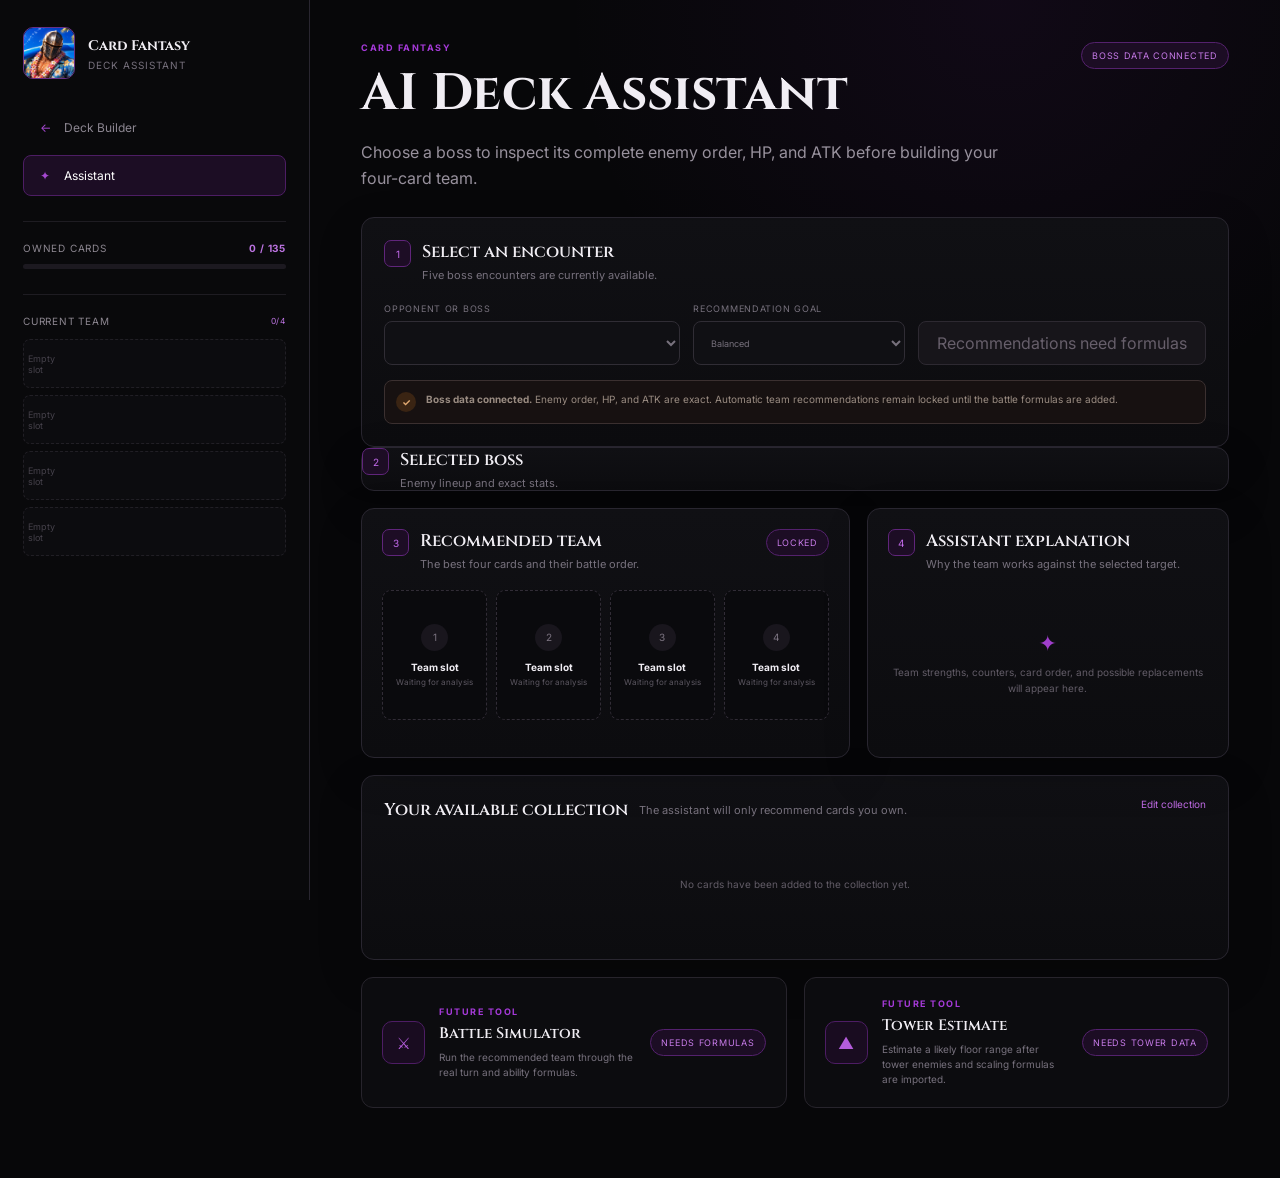
==== assistant.html @ cf828782 "Add boss encounter selector to Deck Assistant" ====
<!DOCTYPE html>
<html lang="en">
<head>
  <meta charset="UTF-8">
  <meta name="viewport" content="width=device-width, initial-scale=1.0">
  <title>CF Deck Assistant</title>
  <meta name="description" content="Card Fantasy team recommendation and battle-planning interface.">
  <link rel="preconnect" href="https://fonts.googleapis.com">
  <link rel="preconnect" href="https://fonts.gstatic.com" crossorigin>
  <link href="https://fonts.googleapis.com/css2?family=Cinzel:wght@500;600;700&family=Inter:wght@400;500;600;700&display=swap" rel="stylesheet">
  <link rel="stylesheet" href="assistant.css?v=2">
</head>
<body>
  <div class="assistant-shell">
    <aside class="assistant-sidebar">
      <a class="assistant-brand" href="index.html">
        <img src="assets/cf-brand-icon.png?v=1" alt="">
        <span><strong>Card Fantasy</strong><small>Deck Assistant</small></span>
      </a>

      <nav class="assistant-nav" aria-label="Deck assistant navigation">
        <a href="index.html"><span>←</span> Deck Builder</a>
        <a class="is-active" href="assistant.html"><span>✦</span> Assistant</a>
      </nav>

      <section class="assistant-collection">
        <div><span>Owned cards</span><strong id="assistantOwnedCount">0 / 135</strong></div>
        <div class="assistant-progress"><span id="assistantOwnedProgress"></span></div>
      </section>

      <section class="assistant-current-team">
        <div class="side-heading"><span>Current team</span><small id="assistantTeamCount">0/4</small></div>
        <div id="assistantCurrentTeam"></div>
      </section>
    </aside>

    <main class="assistant-main">
      <header class="assistant-hero">
        <div>
          <p class="eyebrow">Card Fantasy</p>
          <h1>AI Deck Assistant</h1>
          <p>Choose a boss to inspect its complete enemy order, HP, and ATK before building your four-card team.</p>
        </div>
        <span class="phase-badge">Boss data connected</span>
      </header>

      <section class="assistant-setup panel">
        <div class="panel-heading">
          <div><span class="step-number">1</span><div><h2>Select an encounter</h2><p>Five boss encounters are currently available.</p></div></div>
        </div>

        <div class="assistant-fields">
          <label>
            <span>Opponent or boss</span>
            <select id="assistantTarget" aria-label="Choose a boss"></select>
          </label>
          <label>
            <span>Recommendation goal</span>
            <select id="assistantGoal">
              <option value="balanced">Balanced</option>
              <option value="survival">Maximum survival</option>
              <option value="damage">Maximum damage</option>
              <option value="counter">Counter the opponent</option>
            </select>
          </label>
          <button id="assistantAnalyze" type="button" disabled>Recommendations need formulas</button>
        </div>

        <div class="data-notice is-connected">
          <span>✓</span>
          <p><strong>Boss data connected.</strong> Enemy order, HP, and ATK are exact. Automatic team recommendations remain locked until the battle formulas are added.</p>
        </div>
      </section>

      <section class="boss-preview panel">
        <div class="panel-heading">
          <div><span class="step-number">2</span><div><h2 id="bossPreviewName">Selected boss</h2><p id="bossPreviewSummary">Enemy lineup and exact stats.</p></div></div>
          <span class="encounter-total" id="bossEncounterTotal"></span>
        </div>
        <div class="boss-stage-list" id="bossStageList"></div>
      </section>

      <section class="recommendation-grid">
        <article class="panel recommendation-panel">
          <div class="panel-heading">
            <div><span class="step-number">3</span><div><h2>Recommended team</h2><p>The best four cards and their battle order.</p></div></div>
            <span class="locked-label">Locked</span>
          </div>
          <div class="recommended-slots">
            <div><span>1</span><strong>Team slot</strong><small>Waiting for analysis</small></div>
            <div><span>2</span><strong>Team slot</strong><small>Waiting for analysis</small></div>
            <div><span>3</span><strong>Team slot</strong><small>Waiting for analysis</small></div>
            <div><span>4</span><strong>Team slot</strong><small>Waiting for analysis</small></div>
          </div>
        </article>

        <article class="panel explanation-panel">
          <div class="panel-heading"><div><span class="step-number">4</span><div><h2>Assistant explanation</h2><p>Why the team works against the selected target.</p></div></div></div>
          <div class="empty-explanation">
            <span>✦</span>
            <p>Team strengths, counters, card order, and possible replacements will appear here.</p>
          </div>
        </article>
      </section>

      <section class="owned-preview panel">
        <div class="panel-heading">
          <div><h2>Your available collection</h2><p>The assistant will only recommend cards you own.</p></div>
          <a href="index.html">Edit collection</a>
        </div>
        <div class="owned-strip" id="assistantOwnedStrip"></div>
      </section>

      <section class="future-tools">
        <article class="future-card">
          <span class="future-icon">⚔</span>
          <div><p class="eyebrow">Future tool</p><h2>Battle Simulator</h2><p>Run the recommended team through the real turn and ability formulas.</p></div>
          <span class="locked-label">Needs formulas</span>
        </article>
        <article class="future-card">
          <span class="future-icon">▲</span>
          <div><p class="eyebrow">Future tool</p><h2>Tower Estimate</h2><p>Estimate a likely floor range after tower enemies and scaling formulas are imported.</p></div>
          <span class="locked-label">Needs tower data</span>
        </article>
      </section>
    </main>
  </div>

  <script src="assistant.js?v=2"></script>
</body>
</html>
---- assistant.css ----
:root{--bg:#070709;--panel:#0e0e12;--panel-2:#131318;--line:#292630;--text:#f0edf3;--muted:#87818c;--purple:#932bd0;--purple-soft:#2b1038;--sidebar:310px}
*{box-sizing:border-box}body{margin:0;min-height:100vh;color:var(--text);background:radial-gradient(circle at 78% 0,rgba(115,30,158,.09),transparent 28%),var(--bg);font-family:Inter,system-ui,sans-serif}button,select{font:inherit;color:inherit}.assistant-shell{display:grid;grid-template-columns:var(--sidebar) minmax(0,1fr);min-height:100vh}
.assistant-sidebar{position:fixed;inset:0 auto 0 0;width:var(--sidebar);padding:27px 23px;border-right:1px solid var(--line);background:#09090b;overflow-y:auto}.assistant-brand{display:flex;align-items:center;gap:13px;color:inherit;text-decoration:none}.assistant-brand img{width:52px;height:52px;border:1px solid #673087;border-radius:10px;object-fit:cover}.assistant-brand strong{display:block;font:700 14px Cinzel,serif}.assistant-brand small{display:block;margin-top:4px;color:#77717d;font-size:10px;text-transform:uppercase;letter-spacing:.1em}
.assistant-nav{display:grid;gap:7px;margin-top:28px}.assistant-nav a{display:flex;align-items:center;gap:10px;padding:12px;border:1px solid transparent;border-radius:8px;color:#8c8691;text-decoration:none;font-size:12px}.assistant-nav a:hover,.assistant-nav a.is-active{color:#fff;border-color:#4d1d64;background:#1c0d24}.assistant-nav span{width:18px;text-align:center;color:#a648d2}
.assistant-collection,.assistant-current-team{margin-top:25px;padding-top:20px;border-top:1px solid #1e1c22}.assistant-collection>div:first-child,.side-heading{display:flex;justify-content:space-between;align-items:center;color:#8d8791;font-size:10px;text-transform:uppercase;letter-spacing:.08em}.assistant-collection strong,.side-heading small{color:#bd74e2}.assistant-progress{height:5px;margin-top:10px;border-radius:10px;background:#1c1920;overflow:hidden}.assistant-progress span{display:block;height:100%;width:0;background:linear-gradient(90deg,#7220a0,#c157f1);transition:width .25s}
#assistantCurrentTeam{display:grid;gap:7px;margin-top:12px}.assistant-team-slot{display:grid;grid-template-columns:40px 1fr;gap:9px;align-items:center;min-height:49px;padding:4px;border:1px solid #211f25;border-radius:7px;background:#0c0c0f}.assistant-team-slot img{width:40px;height:40px;border-radius:5px;object-fit:cover}.assistant-team-slot strong{display:block;overflow:hidden;text-overflow:ellipsis;white-space:nowrap;font-size:10px}.assistant-team-slot small{display:block;margin-top:3px;color:#6f6974;font-size:8px}.assistant-team-slot.is-empty{display:grid;place-items:center;color:#45414a;border-style:dashed;font-size:9px}
.assistant-main{grid-column:2;padding:42px clamp(24px,4vw,66px) 70px}.assistant-hero{display:flex;align-items:flex-start;justify-content:space-between;gap:25px;margin-bottom:26px}.eyebrow{margin:0 0 6px;color:#a53ad8;font-size:9px;font-weight:700;text-transform:uppercase;letter-spacing:.17em}.assistant-hero h1{margin:0;font:700 clamp(30px,4vw,54px) Cinzel,serif}.assistant-hero p:last-child{max-width:660px;margin:12px 0 0;color:#98919d;line-height:1.6}.phase-badge,.locked-label{padding:7px 10px;border:1px solid #54216d;border-radius:999px;color:#c77be9;background:#1c0d24;font-size:9px;text-transform:uppercase;letter-spacing:.08em;white-space:nowrap}
.panel{border:1px solid var(--line);border-radius:13px;background:linear-gradient(180deg,#101014,#0c0c0f);box-shadow:0 16px 45px rgba(0,0,0,.18)}.assistant-setup,.owned-preview{padding:22px}.panel-heading{display:flex;align-items:flex-start;justify-content:space-between;gap:15px}.panel-heading>div{display:flex;align-items:flex-start;gap:11px}.panel-heading h2{margin:0;font:600 17px Cinzel,serif}.panel-heading p{margin:5px 0 0;color:#77717d;font-size:11px}.step-number{display:grid;place-items:center;flex:0 0 auto;width:27px;height:27px;border:1px solid #60257b;border-radius:7px;color:#c46bec;background:#1d0d25;font-size:10px}
.assistant-fields{display:grid;grid-template-columns:1.4fr 1fr auto;gap:13px;align-items:end;margin-top:21px}.assistant-fields label{display:grid;gap:7px;color:#77717d;font-size:9px;text-transform:uppercase;letter-spacing:.08em}.assistant-fields select{height:44px;padding:0 13px;border:1px solid #302d35;border-radius:8px;background:#101014;outline:0}.assistant-fields select:disabled{color:#5d5862}.assistant-fields button{height:44px;padding:0 18px;border:1px solid #5d2477;border-radius:8px;background:#45105e}.assistant-fields button:disabled{cursor:not-allowed;color:#675f6b;border-color:#2d2931;background:#17151a}.data-notice{display:flex;align-items:flex-start;gap:10px;margin-top:15px;padding:11px;border:1px solid #3b3030;border-radius:8px;background:#171111}.data-notice>span{display:grid;place-items:center;width:20px;height:20px;border-radius:50%;color:#e2aa72;background:#3a2413;font-weight:700;font-size:10px}.data-notice p{margin:0;color:#9a8c82;font-size:10px;line-height:1.5}
.recommendation-grid{display:grid;grid-template-columns:1.35fr 1fr;gap:17px;margin-top:17px}.recommendation-panel,.explanation-panel{padding:20px}.recommended-slots{display:grid;grid-template-columns:repeat(4,1fr);gap:9px;margin-top:19px}.recommended-slots>div{min-height:130px;display:flex;flex-direction:column;align-items:center;justify-content:center;border:1px dashed #312c36;border-radius:9px;background:#0a0a0d;text-align:center}.recommended-slots>div>span{display:grid;place-items:center;width:27px;height:27px;border-radius:50%;color:#7d7582;background:#19161d;font-size:10px}.recommended-slots strong{margin-top:10px;font-size:10px}.recommended-slots small{margin-top:4px;color:#5d5862;font-size:8px}.empty-explanation{min-height:148px;display:grid;place-items:center;align-content:center;gap:9px;margin-top:18px;color:#625c67;text-align:center}.empty-explanation>span{color:#9f3ecb;font-size:22px}.empty-explanation p{max-width:330px;margin:0;font-size:10px;line-height:1.55}
.owned-preview{margin-top:17px}.owned-preview .panel-heading a{color:#bd69e2;text-decoration:none;font-size:10px}.owned-strip{display:flex;gap:9px;margin-top:17px;overflow-x:auto;padding-bottom:7px}.owned-card{flex:0 0 72px}.owned-card img{display:block;width:72px;height:92px;border:1px solid #302b34;border-radius:6px;object-fit:cover}.owned-card strong{display:block;margin-top:5px;overflow:hidden;text-overflow:ellipsis;white-space:nowrap;font-size:8px}.owned-card small{color:#77717d;font-size:8px}.owned-empty{display:grid;place-items:center;width:100%;min-height:92px;color:#625c67;font-size:10px}
.future-tools{display:grid;grid-template-columns:1fr 1fr;gap:17px;margin-top:17px}.future-card{display:grid;grid-template-columns:auto 1fr auto;gap:14px;align-items:center;padding:20px;border:1px solid #27242c;border-radius:12px;background:#0c0c0f}.future-icon{display:grid;place-items:center;width:43px;height:43px;border:1px solid #4d1d64;border-radius:10px;color:#b45cdb;background:#190c20}.future-card h2{margin:0;font:600 15px Cinzel,serif}.future-card p:last-child{margin:6px 0 0;color:#77717d;font-size:10px;line-height:1.5}
@media(max-width:1050px){:root{--sidebar:250px}.recommendation-grid,.future-tools{grid-template-columns:1fr}.recommended-slots{grid-template-columns:repeat(2,1fr)}.assistant-fields{grid-template-columns:1fr 1fr}.assistant-fields button{grid-column:1/-1}}
@media(max-width:700px){.assistant-shell{display:block}.assistant-sidebar{position:relative;width:100%;border-right:0;border-bottom:1px solid var(--line)}.assistant-current-team{display:none}.assistant-main{padding:25px 14px 45px}.assistant-hero{display:grid}.assistant-fields{grid-template-columns:1fr}.recommended-slots{grid-template-columns:1fr 1fr}.future-card{grid-template-columns:auto 1fr}.future-card .locked-label{grid-column:1/-1;justify-self:start}}
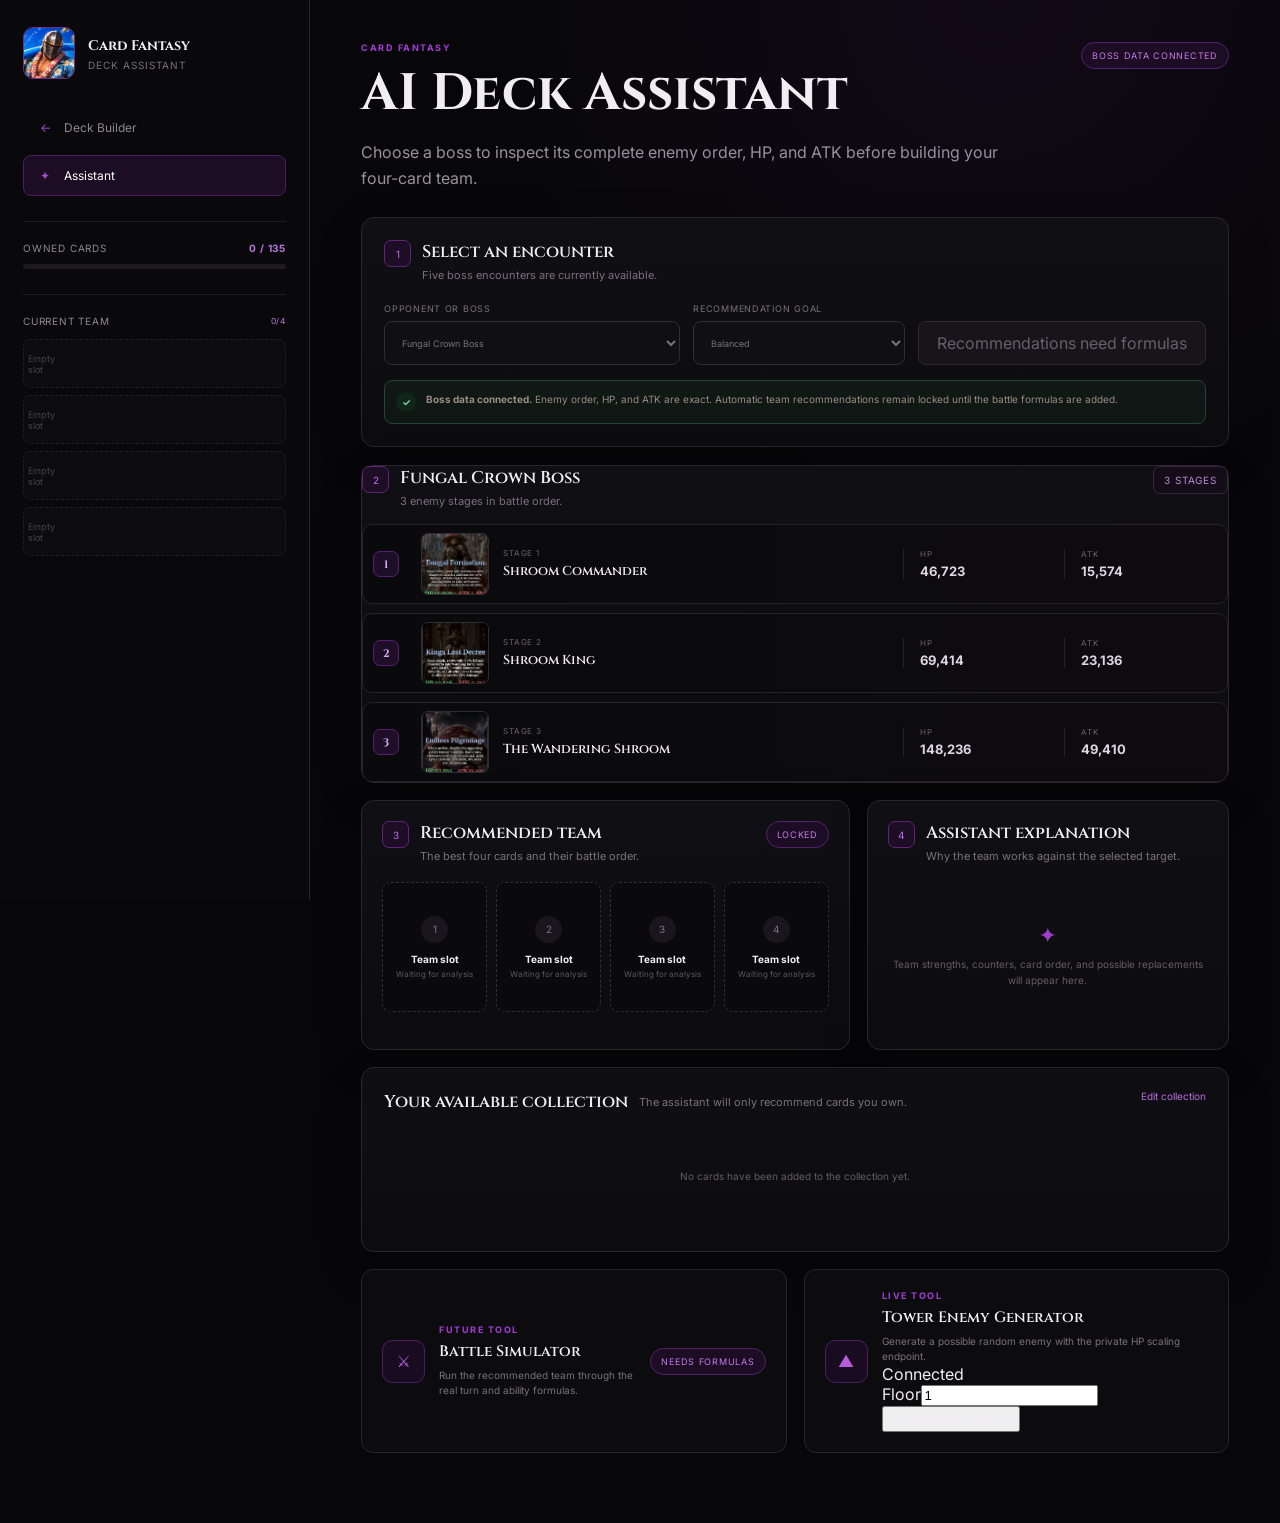
==== commit da7e5326: "Connect live tower enemy generator" ====
--- a/assistant.html
+++ b/assistant.html
@@ -8,7 +8,7 @@
   <link rel="preconnect" href="https://fonts.googleapis.com">
   <link rel="preconnect" href="https://fonts.gstatic.com" crossorigin>
   <link href="https://fonts.googleapis.com/css2?family=Cinzel:wght@500;600;700&family=Inter:wght@400;500;600;700&display=swap" rel="stylesheet">
-  <link rel="stylesheet" href="assistant.css?v=2">
+  <link rel="stylesheet" href="assistant.css?v=3">
 </head>
 <body>
   <div class="assistant-shell">
@@ -117,15 +117,30 @@
           <div><p class="eyebrow">Future tool</p><h2>Battle Simulator</h2><p>Run the recommended team through the real turn and ability formulas.</p></div>
           <span class="locked-label">Needs formulas</span>
         </article>
-        <article class="future-card">
+        <article class="future-card tower-tool is-live">
           <span class="future-icon">▲</span>
-          <div><p class="eyebrow">Future tool</p><h2>Tower Estimate</h2><p>Estimate a likely floor range after tower enemies and scaling formulas are imported.</p></div>
-          <span class="locked-label">Needs tower data</span>
+          <div class="tower-tool-content">
+            <div class="tower-tool-heading">
+              <div><p class="eyebrow">Live tool</p><h2>Tower Enemy Generator</h2><p>Generate a possible random enemy with the private HP scaling endpoint.</p></div>
+              <span class="live-label">Connected</span>
+            </div>
+            <div class="tower-controls">
+              <label for="towerFloor"><span>Floor</span><input id="towerFloor" type="number" min="1" step="1" value="1"></label>
+              <button id="towerGenerate" type="button">Generate enemy</button>
+            </div>
+            <div class="tower-result" id="towerResult" hidden>
+              <div class="tower-enemy-art"><img id="towerEnemyImage" alt=""></div>
+              <div class="tower-enemy-name"><small>Possible random enemy</small><strong id="towerEnemyName">Enemy</strong><span id="towerResultFloor">Floor 1</span></div>
+              <div class="tower-result-stat"><small>HP</small><strong id="towerEnemyHP">0</strong></div>
+              <div class="tower-result-stat"><small>ATK</small><strong id="towerEnemyATK">0</strong></div>
+            </div>
+            <p class="tower-error" id="towerError" hidden></p>
+          </div>
         </article>
       </section>
     </main>
   </div>
 
-  <script src="assistant.js?v=2"></script>
+  <script src="assistant.js?v=3"></script>
 </body>
 </html>
--- a/assistant.css
+++ b/assistant.css
@@ -12,3 +12,27 @@
 .future-tools{display:grid;grid-template-columns:1fr 1fr;gap:17px;margin-top:17px}.future-card{display:grid;grid-template-columns:auto 1fr auto;gap:14px;align-items:center;padding:20px;border:1px solid #27242c;border-radius:12px;background:#0c0c0f}.future-icon{display:grid;place-items:center;width:43px;height:43px;border:1px solid #4d1d64;border-radius:10px;color:#b45cdb;background:#190c20}.future-card h2{margin:0;font:600 15px Cinzel,serif}.future-card p:last-child{margin:6px 0 0;color:#77717d;font-size:10px;line-height:1.5}
 @media(max-width:1050px){:root{--sidebar:250px}.recommendation-grid,.future-tools{grid-template-columns:1fr}.recommended-slots{grid-template-columns:repeat(2,1fr)}.assistant-fields{grid-template-columns:1fr 1fr}.assistant-fields button{grid-column:1/-1}}
 @media(max-width:700px){.assistant-shell{display:block}.assistant-sidebar{position:relative;width:100%;border-right:0;border-bottom:1px solid var(--line)}.assistant-current-team{display:none}.assistant-main{padding:25px 14px 45px}.assistant-hero{display:grid}.assistant-fields{grid-template-columns:1fr}.recommended-slots{grid-template-columns:1fr 1fr}.future-card{grid-template-columns:auto 1fr}.future-card .locked-label{grid-column:1/-1;justify-self:start}}
+
+
+/* Exact boss encounter data */
+.data-notice.is-connected{border-color:#24452f;background:rgba(30,82,48,.16)}
+.data-notice.is-connected>span{color:#79d695;border-color:#326544;background:#102619}
+.boss-preview{margin-top:18px}
+.encounter-total{padding:7px 10px;border:1px solid #35283e;border-radius:7px;color:#b889d2;background:#140d18;font-size:10px;text-transform:uppercase;letter-spacing:.08em}
+.boss-stage-list{display:grid;gap:9px;margin-top:16px}
+.boss-stage{display:grid;grid-template-columns:34px 68px minmax(180px,1fr) minmax(105px,.38fr) minmax(105px,.38fr);align-items:center;gap:14px;min-height:78px;padding:8px 16px 8px 10px;border:1px solid #252229;border-radius:10px;background:linear-gradient(90deg,#0a0a0d,#0d0b10);transition:border-color .15s ease,transform .15s ease}
+.boss-stage:hover{transform:translateX(2px);border-color:#4b285d}
+.boss-order{display:grid;place-items:center;width:26px;height:26px;border:1px solid #55216f;border-radius:7px;color:#d9a7f1;background:#1e0e27;font:700 11px Cinzel,serif}
+.boss-stage-art{width:68px;height:62px;overflow:hidden;border:1px solid #302b34;border-radius:7px;background:#08080a}
+.boss-stage-art img{display:block;width:100%;height:100%;object-fit:cover}
+.boss-stage-fallback{display:grid;place-items:center;width:100%;height:100%;color:#72517f;font:700 13px Cinzel,serif}
+.boss-stage-name{display:grid;gap:4px;min-width:0}.boss-stage-name small,.boss-stat small{color:#68616d;font-size:8px;text-transform:uppercase;letter-spacing:.1em}
+.boss-stage-name strong{overflow:hidden;text-overflow:ellipsis;color:#eeeaf1;font:600 13px Cinzel,serif;white-space:nowrap}
+.boss-stat{display:grid;gap:4px;padding-left:16px;border-left:1px solid #242128}
+.boss-stat strong{color:#dcd7e0;font-size:13px}
+@media(max-width:800px){
+  .boss-stage{grid-template-columns:28px 54px minmax(0,1fr) auto;padding:8px;gap:9px}
+  .boss-stage-art{width:54px;height:54px}
+  .boss-stat{grid-column:3/5;display:flex;justify-content:space-between;padding:7px 0 0;border-left:0;border-top:1px solid #211e24}
+  .boss-stat+.boss-stat{grid-column:3/5;margin-top:-9px;border-top:0}
+}
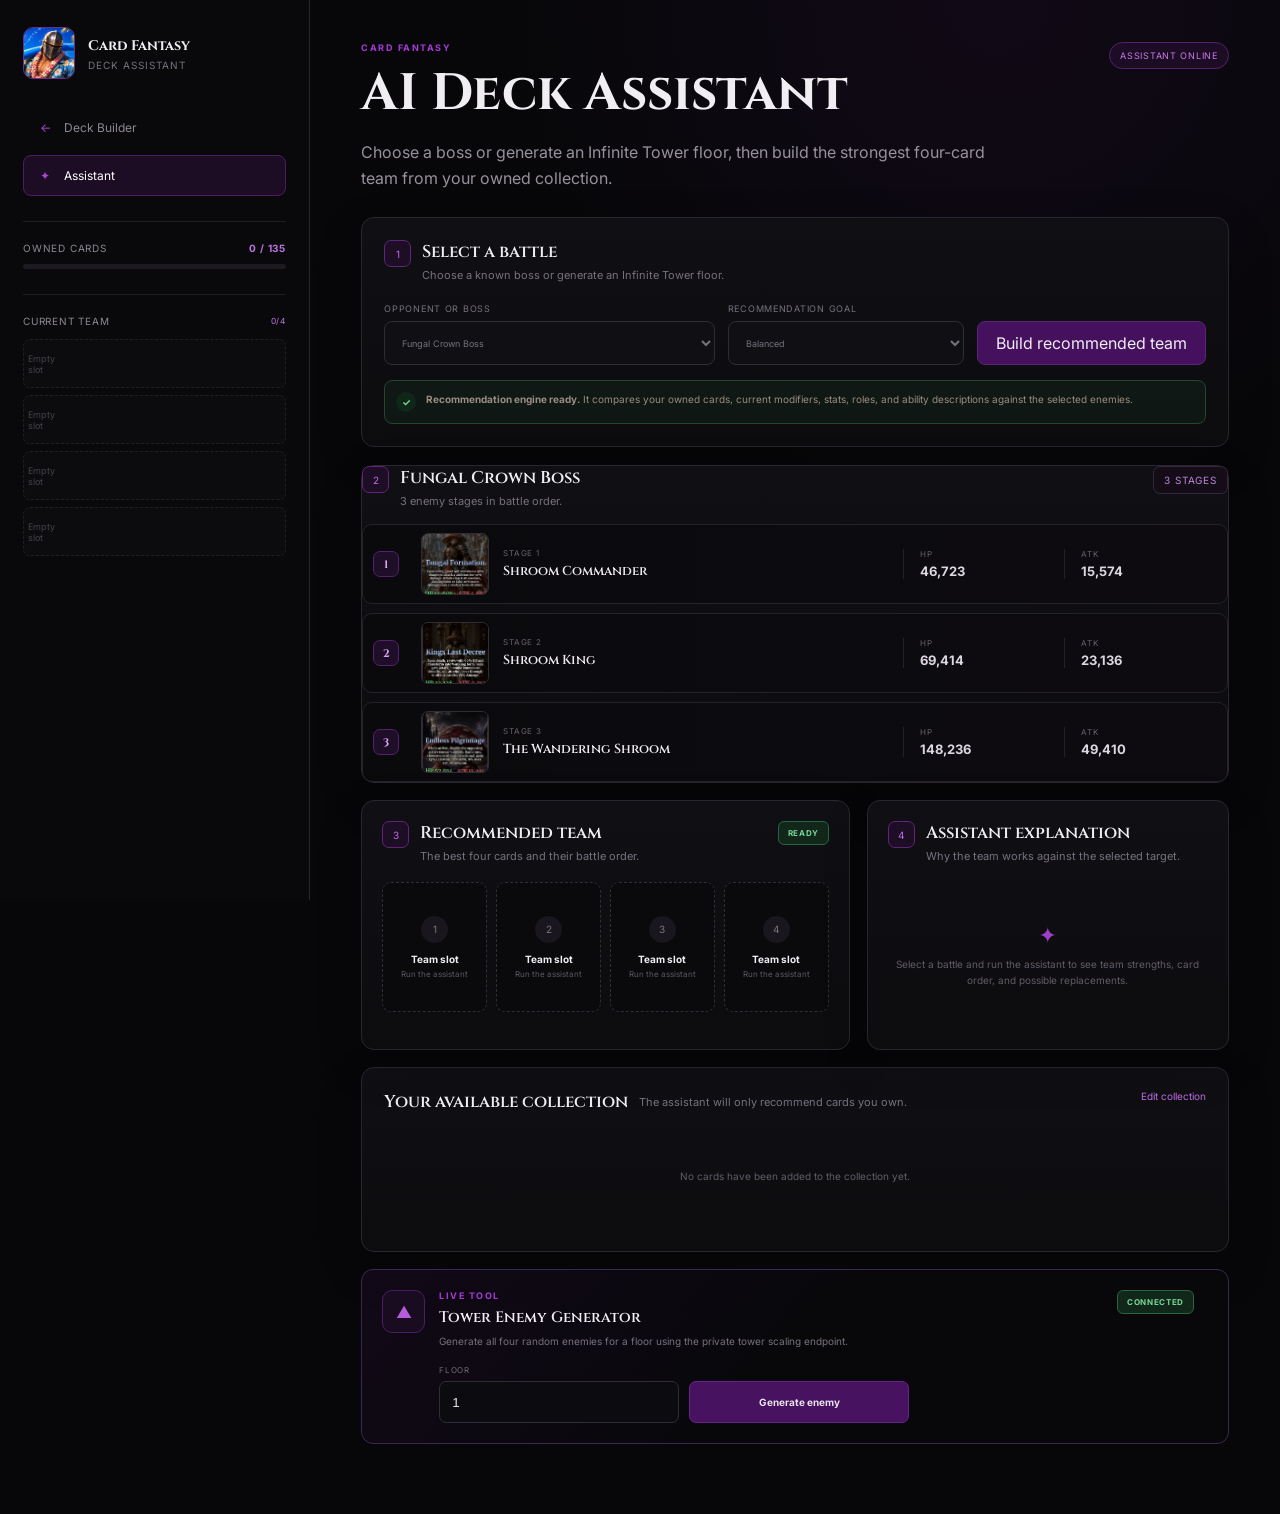
==== commit cc1757df: "Unify tower battle and deck assistant" ====
--- a/assistant.html
+++ b/assistant.html
@@ -8,7 +8,7 @@
   <link rel="preconnect" href="https://fonts.googleapis.com">
   <link rel="preconnect" href="https://fonts.gstatic.com" crossorigin>
   <link href="https://fonts.googleapis.com/css2?family=Cinzel:wght@500;600;700&family=Inter:wght@400;500;600;700&display=swap" rel="stylesheet">
-  <link rel="stylesheet" href="assistant.css?v=3">
+  <link rel="stylesheet" href="assistant.css?v=4">
 </head>
 <body>
   <div class="assistant-shell">
@@ -39,14 +39,14 @@
         <div>
           <p class="eyebrow">Card Fantasy</p>
           <h1>AI Deck Assistant</h1>
-          <p>Choose a boss to inspect its complete enemy order, HP, and ATK before building your four-card team.</p>
+          <p>Choose a boss or generate an Infinite Tower floor, then build the strongest four-card team from your owned collection.</p>
         </div>
-        <span class="phase-badge">Boss data connected</span>
+        <span class="phase-badge">Assistant online</span>
       </header>
 
       <section class="assistant-setup panel">
         <div class="panel-heading">
-          <div><span class="step-number">1</span><div><h2>Select an encounter</h2><p>Five boss encounters are currently available.</p></div></div>
+          <div><span class="step-number">1</span><div><h2>Select a battle</h2><p>Choose a known boss or generate an Infinite Tower floor.</p></div></div>
         </div>
 
         <div class="assistant-fields">
@@ -63,12 +63,12 @@
               <option value="counter">Counter the opponent</option>
             </select>
           </label>
-          <button id="assistantAnalyze" type="button" disabled>Recommendations need formulas</button>
+          <button id="assistantAnalyze" type="button">Build recommended team</button>
         </div>
 
         <div class="data-notice is-connected">
           <span>✓</span>
-          <p><strong>Boss data connected.</strong> Enemy order, HP, and ATK are exact. Automatic team recommendations remain locked until the battle formulas are added.</p>
+          <p><strong>Recommendation engine ready.</strong> It compares your owned cards, current modifiers, stats, roles, and ability descriptions against the selected enemies.</p>
         </div>
       </section>
 
@@ -84,21 +84,21 @@
         <article class="panel recommendation-panel">
           <div class="panel-heading">
             <div><span class="step-number">3</span><div><h2>Recommended team</h2><p>The best four cards and their battle order.</p></div></div>
-            <span class="locked-label">Locked</span>
+            <span class="live-label" id="recommendationStatus">Ready</span>
           </div>
-          <div class="recommended-slots">
-            <div><span>1</span><strong>Team slot</strong><small>Waiting for analysis</small></div>
-            <div><span>2</span><strong>Team slot</strong><small>Waiting for analysis</small></div>
-            <div><span>3</span><strong>Team slot</strong><small>Waiting for analysis</small></div>
-            <div><span>4</span><strong>Team slot</strong><small>Waiting for analysis</small></div>
+          <div class="recommended-slots" id="recommendedSlots">
+            <div><span>1</span><strong>Team slot</strong><small>Run the assistant</small></div>
+            <div><span>2</span><strong>Team slot</strong><small>Run the assistant</small></div>
+            <div><span>3</span><strong>Team slot</strong><small>Run the assistant</small></div>
+            <div><span>4</span><strong>Team slot</strong><small>Run the assistant</small></div>
           </div>
         </article>
 
         <article class="panel explanation-panel">
           <div class="panel-heading"><div><span class="step-number">4</span><div><h2>Assistant explanation</h2><p>Why the team works against the selected target.</p></div></div></div>
-          <div class="empty-explanation">
+          <div class="empty-explanation" id="assistantExplanation">
             <span>✦</span>
-            <p>Team strengths, counters, card order, and possible replacements will appear here.</p>
+            <p>Select a battle and run the assistant to see team strengths, card order, and possible replacements.</p>
           </div>
         </article>
       </section>
@@ -111,17 +111,12 @@
         <div class="owned-strip" id="assistantOwnedStrip"></div>
       </section>
 
-      <section class="future-tools">
-        <article class="future-card">
-          <span class="future-icon">⚔</span>
-          <div><p class="eyebrow">Future tool</p><h2>Battle Simulator</h2><p>Run the recommended team through the real turn and ability formulas.</p></div>
-          <span class="locked-label">Needs formulas</span>
-        </article>
+      <section class="future-tools tower-tools">
         <article class="future-card tower-tool is-live">
           <span class="future-icon">▲</span>
           <div class="tower-tool-content">
             <div class="tower-tool-heading">
-              <div><p class="eyebrow">Live tool</p><h2>Tower Enemy Generator</h2><p>Generate a possible random enemy with the private HP scaling endpoint.</p></div>
+              <div><p class="eyebrow">Live tool</p><h2>Tower Enemy Generator</h2><p>Generate all four random enemies for a floor using the private tower scaling endpoint.</p></div>
               <span class="live-label">Connected</span>
             </div>
             <div class="tower-controls">
@@ -129,10 +124,11 @@
               <button id="towerGenerate" type="button">Generate enemy</button>
             </div>
             <div class="tower-result" id="towerResult" hidden>
-              <div class="tower-enemy-art"><img id="towerEnemyImage" alt=""></div>
-              <div class="tower-enemy-name"><small>Possible random enemy</small><strong id="towerEnemyName">Enemy</strong><span id="towerResultFloor">Floor 1</span></div>
-              <div class="tower-result-stat"><small>HP</small><strong id="towerEnemyHP">0</strong></div>
-              <div class="tower-result-stat"><small>ATK</small><strong id="towerEnemyATK">0</strong></div>
+              <div class="tower-result-heading">
+                <div><small>Generated battle</small><strong id="towerResultFloor">Floor 1</strong></div>
+                <div><span>Each enemy HP <b id="towerEnemyHP">0</b></span><span>Each enemy ATK <b id="towerEnemyATK">0</b></span></div>
+              </div>
+              <div class="tower-enemy-grid" id="towerEnemyGrid"></div>
             </div>
             <p class="tower-error" id="towerError" hidden></p>
           </div>
@@ -141,6 +137,6 @@
     </main>
   </div>
 
-  <script src="assistant.js?v=3"></script>
+  <script src="assistant.js?v=4"></script>
 </body>
 </html>
--- a/assistant.css
+++ b/assistant.css
@@ -36,3 +36,28 @@
   .boss-stat{grid-column:3/5;display:flex;justify-content:space-between;padding:7px 0 0;border-left:0;border-top:1px solid #211e24}
   .boss-stat+.boss-stat{grid-column:3/5;margin-top:-9px;border-top:0}
 }
+
+
+/* Live private-API tower enemy generator */
+.future-tools{align-items:stretch}
+.tower-tool.is-live{grid-column:1/-1;align-items:flex-start;border-color:#3b2850;background:linear-gradient(135deg,rgba(94,25,130,.12),rgba(8,8,11,.96) 48%)}
+.tower-tool-content{min-width:0;flex:1}
+.tower-tool-heading{display:flex;align-items:flex-start;justify-content:space-between;gap:18px}
+.live-label{padding:6px 9px;border:1px solid #286342;border-radius:6px;color:#78d899;background:#10271a;font-size:8px;font-weight:700;text-transform:uppercase;letter-spacing:.08em}
+.tower-controls{display:grid;grid-template-columns:minmax(150px,240px) minmax(160px,220px);gap:10px;margin-top:16px}
+.tower-controls label{display:grid;gap:6px}.tower-controls label span{color:#716a76;font-size:8px;text-transform:uppercase;letter-spacing:.09em}
+.tower-controls input,.tower-controls button{height:42px;border:1px solid #312c36;border-radius:7px;color:#e7e2ea;background:#0c0c10;outline:0}
+.tower-controls input{padding:0 12px}.tower-controls input:focus{border-color:#812eb1;box-shadow:0 0 0 2px rgba(139,24,210,.1)}
+.tower-controls button{align-self:end;border-color:#672387;background:#47125f;font-size:10px;font-weight:700}.tower-controls button:hover{background:#5b1678}.tower-controls button:disabled{cursor:wait;opacity:.65}
+.tower-result{display:grid;grid-template-columns:68px minmax(180px,1fr) minmax(110px,.35fr) minmax(110px,.35fr);align-items:center;gap:14px;margin-top:14px;padding:10px;border:1px solid #2b2730;border-radius:9px;background:#09090c}
+.tower-result[hidden],.tower-error[hidden]{display:none!important}
+.tower-enemy-art{width:68px;height:68px;overflow:hidden;border:1px solid #3a3040;border-radius:7px;background:#08080a}.tower-enemy-art img{display:block;width:100%;height:100%;object-fit:cover}
+.tower-enemy-name{display:grid;gap:3px}.tower-enemy-name small,.tower-result-stat small{color:#6d6671;font-size:8px;text-transform:uppercase;letter-spacing:.08em}.tower-enemy-name strong{font:600 13px Cinzel,serif}.tower-enemy-name span{color:#9552b9;font-size:9px}
+.tower-result-stat{display:grid;gap:4px;padding-left:14px;border-left:1px solid #27232b}.tower-result-stat strong{font-size:14px}
+.tower-error{margin:10px 0 0;color:#e0838d;font-size:10px}
+@media(max-width:760px){
+  .tower-controls{grid-template-columns:1fr}
+  .tower-result{grid-template-columns:58px 1fr}
+  .tower-enemy-art{width:58px;height:58px}
+  .tower-result-stat{padding:8px 0 0;border-left:0;border-top:1px solid #27232b}
+}
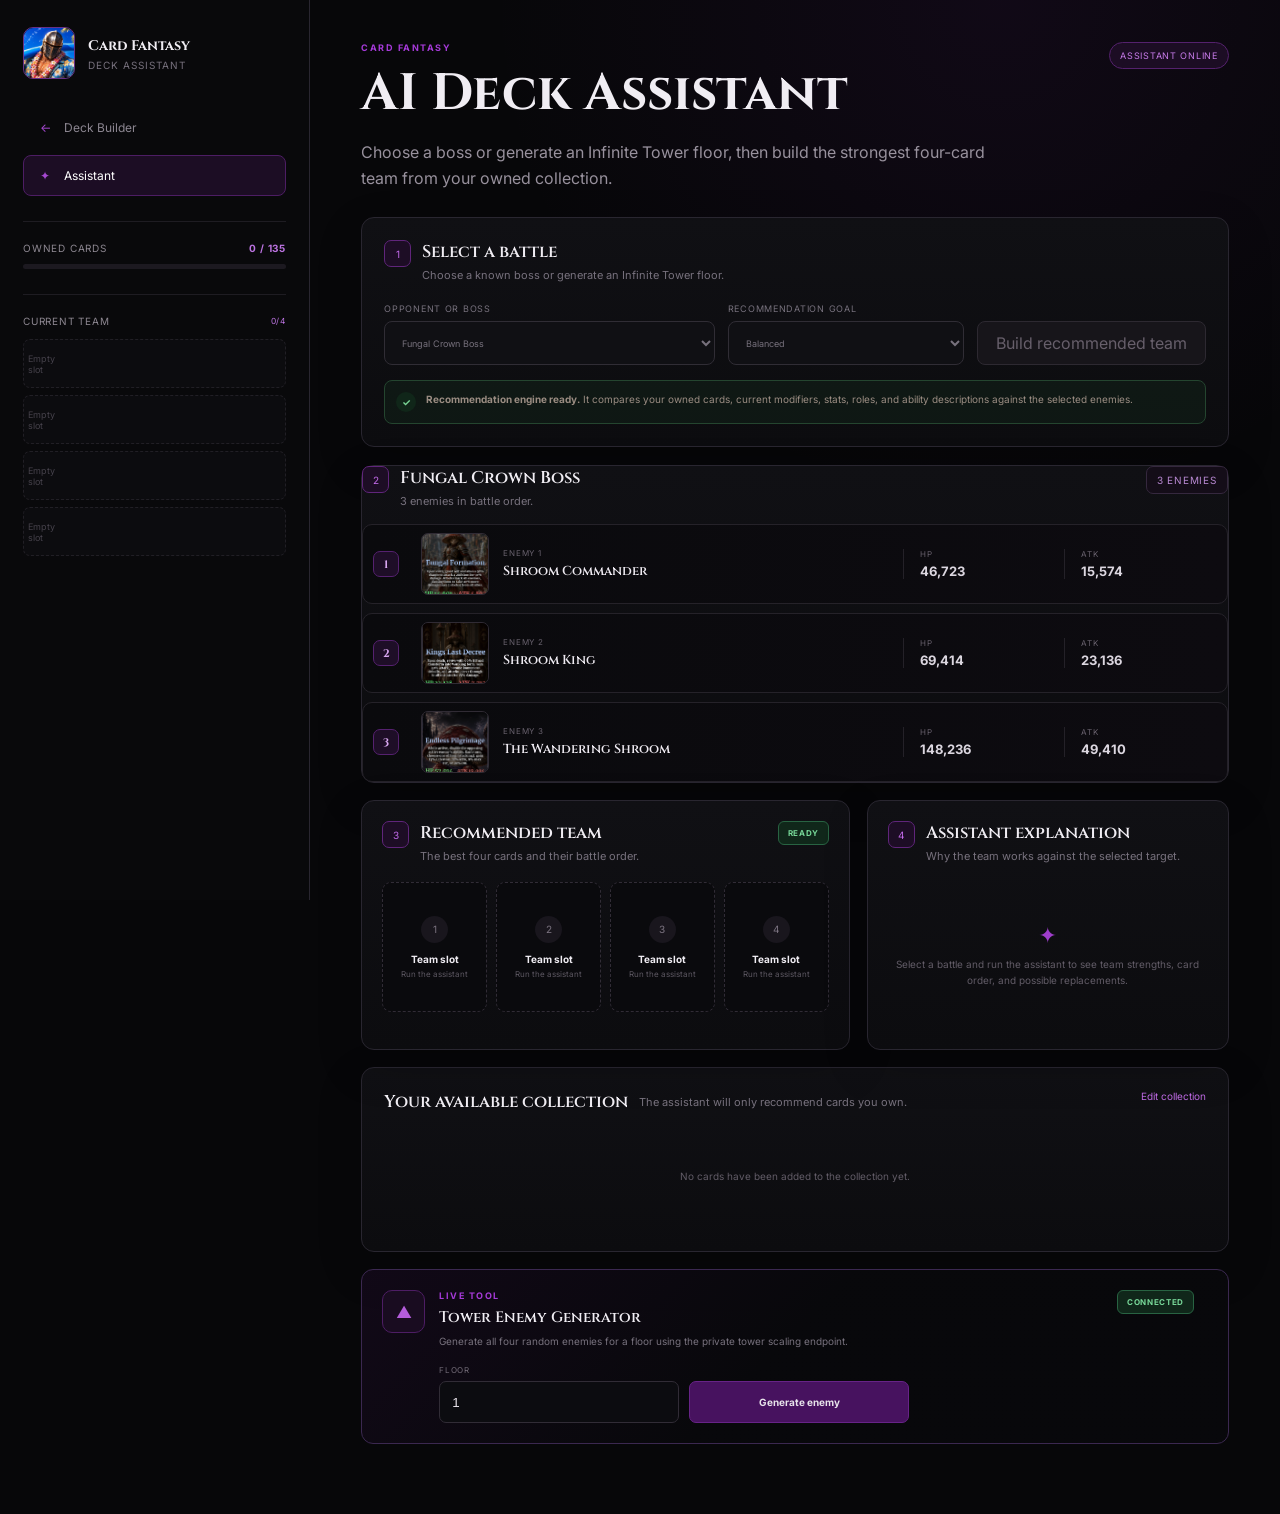
==== commit ac3c98b0: "Refresh tower card layout assets" ====
--- a/assistant.html
+++ b/assistant.html
@@ -8,7 +8,7 @@
   <link rel="preconnect" href="https://fonts.googleapis.com">
   <link rel="preconnect" href="https://fonts.gstatic.com" crossorigin>
   <link href="https://fonts.googleapis.com/css2?family=Cinzel:wght@500;600;700&family=Inter:wght@400;500;600;700&display=swap" rel="stylesheet">
-  <link rel="stylesheet" href="assistant.css?v=4">
+  <link rel="stylesheet" href="assistant.css?v=5">
 </head>
 <body>
   <div class="assistant-shell">
@@ -137,6 +137,6 @@
     </main>
   </div>
 
-  <script src="assistant.js?v=4"></script>
+  <script src="assistant.js?v=5"></script>
 </body>
 </html>
--- a/assistant.css
+++ b/assistant.css
@@ -61,3 +61,44 @@
   .tower-enemy-art{width:58px;height:58px}
   .tower-result-stat{padding:8px 0 0;border-left:0;border-top:1px solid #27232b}
 }
+
+
+/* Unified four-enemy tower battle and recommendation engine */
+.tower-tools{grid-template-columns:1fr}
+.tower-result{display:block}
+.tower-result-heading{display:flex;align-items:center;justify-content:space-between;gap:16px;padding:4px 4px 12px}
+.tower-result-heading>div:first-child{display:grid;gap:3px}
+.tower-result-heading small{color:#6d6671;font-size:8px;text-transform:uppercase;letter-spacing:.09em}
+.tower-result-heading strong{font:600 14px Cinzel,serif}
+.tower-result-heading>div:last-child{display:flex;flex-wrap:wrap;gap:8px}
+.tower-result-heading span{padding:6px 9px;border:1px solid #29252d;border-radius:6px;color:#77717d;background:#0c0c0f;font-size:9px}
+.tower-result-heading b{margin-left:4px;color:#d9d4dd}
+.tower-enemy-grid{display:grid;grid-template-columns:repeat(4,minmax(0,1fr));gap:9px}
+.tower-enemy-card{position:relative;min-width:0;overflow:hidden;border:1px solid #302a34;border-radius:8px;background:#0b0b0e}
+.tower-enemy-card>span{position:absolute;top:5px;left:5px;z-index:2;display:grid;place-items:center;width:20px;height:20px;border:1px solid #744094;border-radius:5px;color:#f0dfff;background:rgba(17,8,22,.9);font-size:8px;font-weight:700}
+.tower-enemy-card img{display:block;width:100%;aspect-ratio:1/1;object-fit:cover}
+.tower-enemy-card strong{display:block;padding:8px;overflow:hidden;color:#ded9e2;text-overflow:ellipsis;white-space:nowrap;font:600 9px Cinzel,serif}
+
+.recommendation-slot{position:relative;padding:9px!important;border-style:solid!important}
+.recommendation-slot>span{position:absolute;top:7px;left:7px;z-index:2}
+.recommendation-slot img{width:64px;height:64px;object-fit:cover;border:1px solid #3d3342;border-radius:7px}
+.recommendation-slot>div{display:grid;gap:4px;margin-top:7px;min-width:0}
+.recommendation-slot>div strong{margin:0;overflow:hidden;text-overflow:ellipsis;white-space:nowrap;font:600 9px Cinzel,serif}
+.recommendation-slot>div small{margin:0;line-height:1.4}
+.recommendation-slot.is-empty{border-style:dashed!important}
+
+.empty-explanation:has(.assistant-answer){display:block;text-align:left}
+.assistant-answer{width:100%;color:#8f8994}
+.assistant-answer>p{max-width:none;margin:0 0 10px}
+.assistant-answer ol{display:grid;gap:7px;margin:0 0 11px;padding-left:18px;color:#8f8994;font-size:9px;line-height:1.45}
+.assistant-answer li strong{color:#d8d2dc}
+.assistant-alternatives span{color:#b76fda;font-weight:700}
+.assistant-answer button{width:100%;height:38px;margin:3px 0 9px;border:1px solid #69268a;border-radius:7px;color:#f2e9f6;background:#46115e;font-size:9px;font-weight:700}
+.assistant-answer button:hover{background:#5b1678}
+.assistant-answer>small{display:block;color:#5f5964;font-size:8px;line-height:1.45}
+#recommendationStatus{white-space:nowrap}
+
+@media(max-width:820px){
+  .tower-enemy-grid{grid-template-columns:repeat(2,minmax(0,1fr))}
+  .tower-result-heading{align-items:flex-start;flex-direction:column}
+}
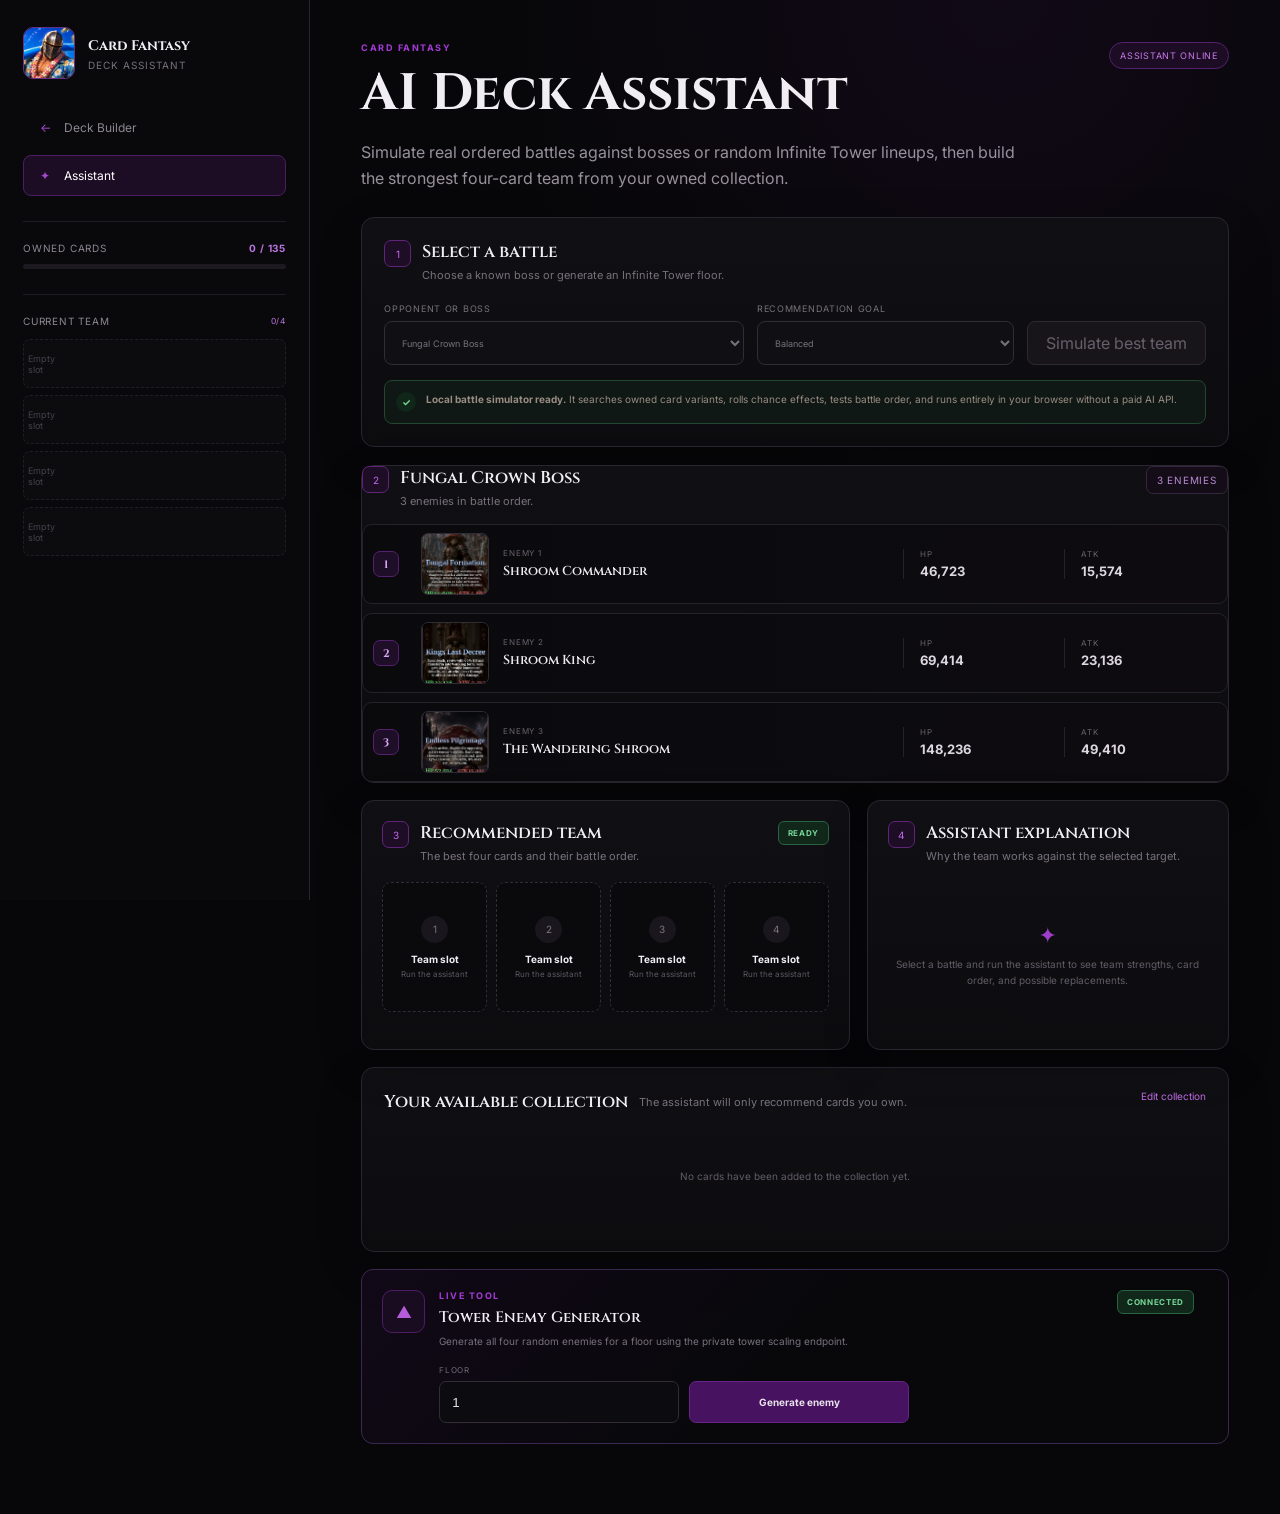
==== commit 5f112e21: "Show simulator win chance and floor range" ====
--- a/assistant.html
+++ b/assistant.html
@@ -8,7 +8,7 @@
   <link rel="preconnect" href="https://fonts.googleapis.com">
   <link rel="preconnect" href="https://fonts.gstatic.com" crossorigin>
   <link href="https://fonts.googleapis.com/css2?family=Cinzel:wght@500;600;700&family=Inter:wght@400;500;600;700&display=swap" rel="stylesheet">
-  <link rel="stylesheet" href="assistant.css?v=5">
+  <link rel="stylesheet" href="assistant.css?v=7">
 </head>
 <body>
   <div class="assistant-shell">
@@ -39,7 +39,7 @@
         <div>
           <p class="eyebrow">Card Fantasy</p>
           <h1>AI Deck Assistant</h1>
-          <p>Choose a boss or generate an Infinite Tower floor, then build the strongest four-card team from your owned collection.</p>
+          <p>Simulate real ordered battles against bosses or random Infinite Tower lineups, then build the strongest four-card team from your owned collection.</p>
         </div>
         <span class="phase-badge">Assistant online</span>
       </header>
@@ -63,12 +63,12 @@
               <option value="counter">Counter the opponent</option>
             </select>
           </label>
-          <button id="assistantAnalyze" type="button">Build recommended team</button>
+          <button id="assistantAnalyze" type="button">Simulate best team</button>
         </div>
 
         <div class="data-notice is-connected">
           <span>✓</span>
-          <p><strong>Recommendation engine ready.</strong> It compares your owned cards, current modifiers, stats, roles, and ability descriptions against the selected enemies.</p>
+          <p><strong>Local battle simulator ready.</strong> It searches owned card variants, rolls chance effects, tests battle order, and runs entirely in your browser without a paid AI API.</p>
         </div>
       </section>
 
@@ -85,6 +85,12 @@
           <div class="panel-heading">
             <div><span class="step-number">3</span><div><h2>Recommended team</h2><p>The best four cards and their battle order.</p></div></div>
             <span class="live-label" id="recommendationStatus">Ready</span>
+          </div>
+          <div class="simulation-summary" id="simulationSummary" hidden>
+            <div><small>Estimated win chance</small><strong id="simulationWinChance">—</strong></div>
+            <div><small>Expected result</small><strong id="simulationVerdict">—</strong></div>
+            <div><small>Verification</small><strong id="simulationTrials">—</strong></div>
+            <div id="simulationFloorMetric" hidden><small>Tower ceiling range</small><strong id="simulationFloorRange">—</strong></div>
           </div>
           <div class="recommended-slots" id="recommendedSlots">
             <div><span>1</span><strong>Team slot</strong><small>Run the assistant</small></div>
@@ -126,7 +132,6 @@
             <div class="tower-result" id="towerResult" hidden>
               <div class="tower-result-heading">
                 <div><small>Generated battle</small><strong id="towerResultFloor">Floor 1</strong></div>
-                <div><span>Each enemy HP <b id="towerEnemyHP">0</b></span><span>Each enemy ATK <b id="towerEnemyATK">0</b></span></div>
               </div>
               <div class="tower-enemy-grid" id="towerEnemyGrid"></div>
             </div>
@@ -137,6 +142,6 @@
     </main>
   </div>
 
-  <script src="assistant.js?v=5"></script>
+  <script src="assistant.js?v=9"></script>
 </body>
 </html>
--- a/assistant.css
+++ b/assistant.css
@@ -102,3 +102,35 @@
   .tower-enemy-grid{grid-template-columns:repeat(2,minmax(0,1fr))}
   .tower-result-heading{align-items:flex-start;flex-direction:column}
 }
+
+
+/* Full portrait tower cards matching the main deck grid */
+.tower-enemy-card{position:relative;display:block;overflow:hidden;text-align:left;border:1px solid #242128;border-radius:8px;background:#09090b;box-shadow:0 10px 24px rgba(0,0,0,.28)}
+.tower-enemy-card>.tower-card-order{position:absolute;top:6px;left:6px;z-index:5;display:grid;place-items:center;width:22px;height:22px;border:1px solid #744094;border-radius:5px;color:#f0dfff;background:rgba(17,8,22,.92);font-size:8px;font-weight:700}
+.tower-enemy-card>.tower-card-image-frame{position:relative;top:auto;left:auto;z-index:1;display:block;width:100%;height:auto;overflow:hidden;border:0;border-radius:0;aspect-ratio:41/55;background:#08080a}
+.tower-card-image-frame>img{display:block;width:100%;height:100%;object-fit:cover;aspect-ratio:auto}
+.tower-card-fallback{position:absolute;inset:0;display:grid;place-items:center;padding:15px;color:#5d5662;text-align:center;font:600 10px Cinzel,serif}
+.tower-generated-stats{position:absolute;inset:auto 0 0;z-index:3;display:flex;align-items:flex-end;justify-content:space-between;gap:7px;min-height:19%;padding:18px 7px 7px;background:linear-gradient(transparent,rgba(2,2,3,.96) 48%);font:700 clamp(9px,1vw,13px) Cinzel,serif;text-shadow:0 2px 4px #000}
+.tower-generated-stats span:first-child{color:#65e67e}.tower-generated-stats span:last-child{color:#ff6969}.tower-generated-stats b{color:inherit;font:inherit}
+.tower-enemy-card h3{margin:7px 7px 3px;overflow:hidden;color:#e8e4eb;text-overflow:ellipsis;white-space:nowrap;font:600 10px Cinzel,serif}
+.tower-card-subline,.tower-card-statline{display:flex;justify-content:space-between;gap:6px;margin:0 7px;color:#625c67;font-size:7px}
+.tower-card-statline{margin-top:4px;margin-bottom:7px}.tower-card-statline span:first-child{color:#61c978}.tower-card-statline span:last-child{color:#df6868}.tower-card-statline b{color:inherit}
+@media(max-width:700px){
+  .tower-enemy-grid{grid-template-columns:repeat(2,minmax(0,1fr))}
+  .tower-generated-stats{font-size:10px}
+}
+
+
+/* Compact generated cards: one stat display per card */
+.tower-enemy-grid{grid-template-columns:repeat(4,minmax(0,205px));justify-content:start;align-items:start}
+.tower-enemy-card{width:100%;max-width:205px}
+.tower-card-subline{margin-bottom:7px}
+.tower-card-statline{display:none!important}
+.tower-result-heading{justify-content:flex-start}
+@media(max-width:1050px){
+  .tower-enemy-grid{grid-template-columns:repeat(auto-fill,minmax(165px,205px))}
+}
+@media(max-width:520px){
+  .tower-enemy-grid{grid-template-columns:repeat(2,minmax(0,1fr))}
+  .tower-enemy-card{max-width:none}
+}
